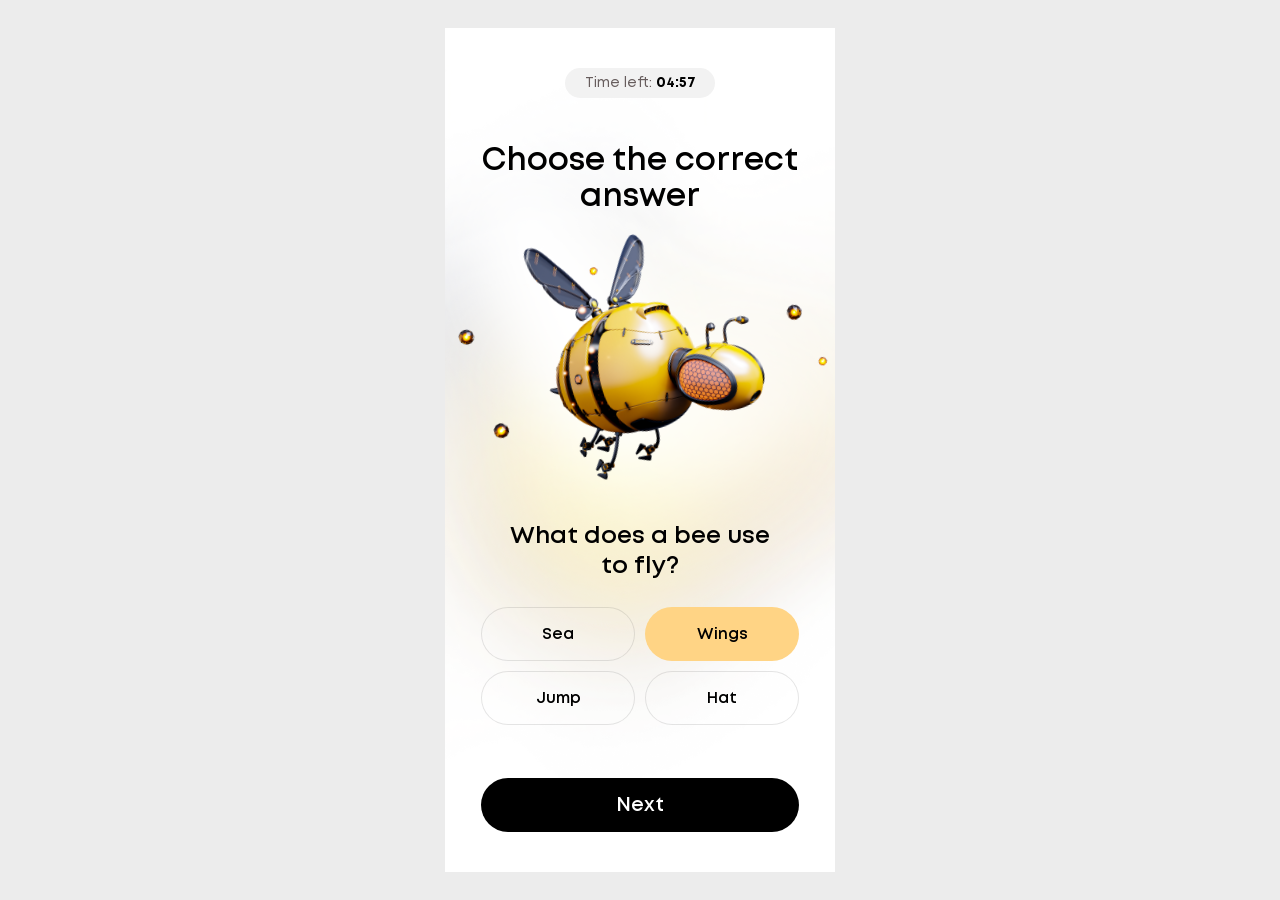
==== exercise.html @ 9b774d1a "Build responsive Nixito screen gallery" ====
<!doctype html>
<html lang="en">
<head>
  <meta charset="UTF-8">
  <meta name="viewport" content="width=device-width, initial-scale=1.0">
  <meta name="theme-color" content="#ffffff">
  <meta name="description" content="Nixito multiple-choice exercise screen.">
  <title>Nixito — Exercise</title>
  <link rel="stylesheet" href="screen-styles/exercise.css?v=20260715-33">
  <link rel="stylesheet" href="screen-styles/viewport.css?v=20260715-1">
  <script src="screen-fit.js?v=20260715-1"></script>
</head>
<body class="screen-body">
  <main class="exercise-screen" aria-label="Multiple choice exercise">
    <img class="screen-background" src="assets/exercise/images/background.png" alt="">

    <div class="time-pill" aria-label="Time left: 04:57">
      <span>Time left: <strong>04:57</strong></span>
    </div>

    <h1 class="exercise-title">Choose the correct<br>answer</h1>

    <div class="bee-stage" aria-hidden="true">
      <img class="bee-artwork" src="assets/exercise/images/bee.png" alt="">
    </div>

    <section class="question-panel" aria-labelledby="question-text">
      <h2 id="question-text" class="question-text">What does a bee use<br>to fly?</h2>

      <div class="answer-grid" aria-label="Answer choices">
        <button class="answer-choice" type="button">Sea</button>
        <button class="answer-choice answer-choice--selected" type="button">Wings</button>
        <button class="answer-choice" type="button">Jump</button>
        <button class="answer-choice" type="button">Hat</button>
      </div>
    </section>

    <button class="next-button" type="button">Next</button>
  </main>
</body>
</html>
---- screen-styles/exercise.css ----
@font-face {
  font-family: "Mont Screen 5";
  src: url("../assets/exercise/fonts/Mont-Regular.woff2") format("woff2");
  font-style: normal;
  font-weight: 400;
  font-display: swap;
}

@font-face {
  font-family: "Mont Screen 5";
  src: url("../assets/exercise/fonts/Mont-SemiBold.woff2") format("woff2");
  font-style: normal;
  font-weight: 600;
  font-display: swap;
}

@font-face {
  font-family: "Mont Screen 5";
  src: url("../assets/exercise/fonts/Mont-Bold.woff2") format("woff2");
  font-style: normal;
  font-weight: 700;
  font-display: swap;
}

:host,
:root {
  --canvas-width: 390px;
  --canvas-height: 844px;
  --text-primary: #000;
  --text-muted: #675d5d;
  --timer-surface: #f2f2f2;
  --choice-border: rgba(0, 0, 0, 0.1);
  --choice-selected: #ffd485;
  --pill-radius: 100px;
}

* {
  box-sizing: border-box;
}

:host,
.screen-body {
  min-width: 100%;
  min-height: 100%;
  margin: 0;
}

.screen-body {
  display: grid;
  place-items: start center;
  background: #ececec;
  color: var(--text-primary);
  font-family: "Mont Screen 5", Arial, sans-serif;
  font-synthesis: none;
}

.exercise-screen,
.exercise-screen * {
  font-family: "Mont Screen 5", Arial, sans-serif !important;
}

button {
  border: 0;
  margin: 0;
  font: inherit;
  color: inherit;
  cursor: default;
}

.exercise-screen {
  position: relative;
  width: var(--canvas-width);
  height: var(--canvas-height);
  overflow: hidden;
  background: #fff;
  isolation: isolate;
}

.screen-background {
  position: absolute;
  inset: 0;
  z-index: -2;
  width: 100%;
  height: 100%;
  object-fit: cover;
  pointer-events: none;
}

.time-pill {
  position: absolute;
  top: 40px;
  left: 120px;
  display: flex;
  width: 150px;
  height: 30px;
  align-items: center;
  justify-content: center;
  border-radius: var(--pill-radius);
  background: var(--timer-surface);
  color: var(--text-muted);
  font-size: 14px;
  font-weight: 400;
  line-height: 22px;
}

.time-pill strong {
  color: #000;
  font-weight: 700;
}

.exercise-title {
  position: absolute;
  top: 116px;
  left: 36px;
  width: 318px;
  margin: 0;
  font-size: 32px;
  font-weight: 600;
  line-height: 36px;
  text-align: center;
}

.bee-stage {
  position: absolute;
  inset: 0;
  pointer-events: none;
}

.bee-artwork {
  position: absolute;
  top: 148.72px;
  left: -44.39px;
  display: block;
  width: 498.31px;
  height: 373.72px;
  object-fit: contain;
  -webkit-mask-image: radial-gradient(circle at 295px 35px, transparent 0 13px, #000 14px);
  mask-image: radial-gradient(circle at 295px 35px, transparent 0 13px, #000 14px);
  transform: rotate(-15.021deg);
  transform-origin: center;
}

.question-panel {
  position: absolute;
  top: 494px;
  left: 36px;
  width: 318px;
}

.question-text {
  width: 100%;
  height: 60px;
  margin: 0;
  font-size: 24px;
  font-weight: 600;
  line-height: 30px;
  text-align: center;
}

.answer-grid {
  display: grid;
  grid-template-columns: repeat(2, 154px);
  grid-auto-rows: 54px;
  gap: 10px;
  margin-top: 25px;
}

.answer-choice {
  display: flex;
  align-items: center;
  justify-content: center;
  width: 154px;
  height: 54px;
  padding: 2px 20px 0;
  border: 1px solid var(--choice-border);
  border-radius: var(--pill-radius);
  background: rgba(255, 255, 255, 0.06);
  font-size: 16px;
  font-weight: 600;
  line-height: 22px;
}

.answer-choice--selected {
  border-color: transparent;
  background: var(--choice-selected);
}

.next-button {
  position: absolute;
  top: 750px;
  left: 36px;
  display: flex;
  width: 318px;
  height: 54px;
  align-items: center;
  justify-content: center;
  padding: 2px 0 0;
  border-radius: var(--pill-radius);
  background: #000;
  color: #fff;
  font-size: 20px;
  font-weight: 600;
  line-height: 24px;
}

@media (max-width: 389px) {
    .screen-body {
    justify-content: start;
  }
}
---- screen-styles/viewport.css ----
:root {
  --viewport-scale: 1;
}

html {
  width: 100%;
  height: 100%;
  min-width: 0;
  min-height: 0;
  margin: 0;
  overflow: hidden;
}

body.screen-body {
  width: 100%;
  height: 100%;
  min-width: 0 !important;
  min-height: 0 !important;
  margin: 0;
  overflow: hidden !important;
  display: grid !important;
  place-items: center !important;
}

body.screen-body > .app-screen,
body.screen-body > .onboarding,
body.screen-body > .exercise-screen {
  width: 390px;
  height: 844px;
  margin: 0;
  transform: scale(var(--viewport-scale));
  transform-origin: center;
  will-change: transform;
}
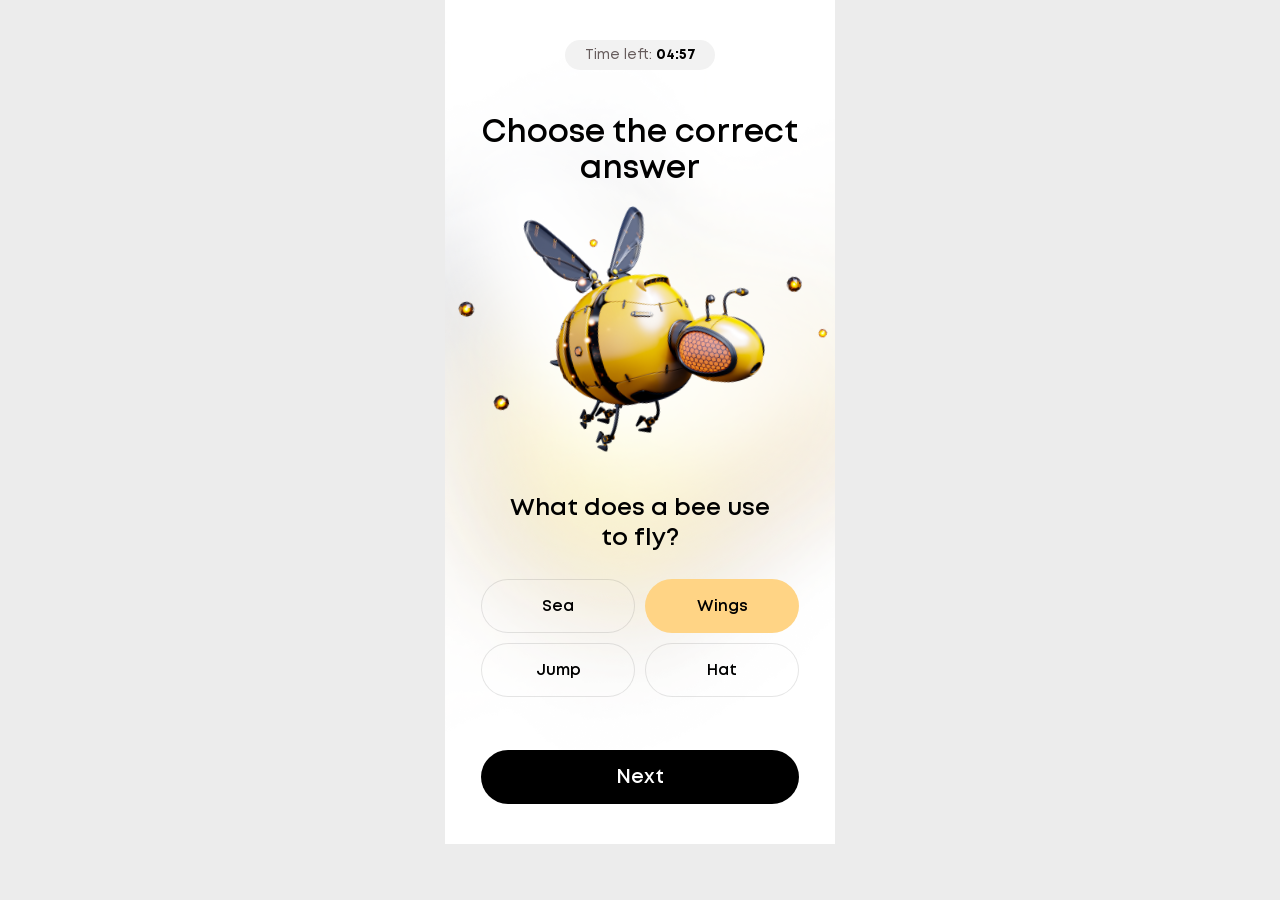
==== commit 37314101: "Top-align standalone screens in viewport" ====
--- a/exercise.html
+++ b/exercise.html
@@ -7,7 +7,7 @@
   <meta name="description" content="Nixito multiple-choice exercise screen.">
   <title>Nixito — Exercise</title>
   <link rel="stylesheet" href="screen-styles/exercise.css?v=20260715-33">
-  <link rel="stylesheet" href="screen-styles/viewport.css?v=20260715-1">
+  <link rel="stylesheet" href="screen-styles/viewport.css?v=20260715-2">
   <script src="screen-fit.js?v=20260715-1"></script>
 </head>
 <body class="screen-body">
--- a/screen-styles/viewport.css
+++ b/screen-styles/viewport.css
@@ -19,7 +19,7 @@
   margin: 0;
   overflow: hidden !important;
   display: grid !important;
-  place-items: center !important;
+  place-items: start center !important;
 }
 
 body.screen-body > .app-screen,
@@ -29,6 +29,6 @@
   height: 844px;
   margin: 0;
   transform: scale(var(--viewport-scale));
-  transform-origin: center;
+  transform-origin: top center;
   will-change: transform;
 }
